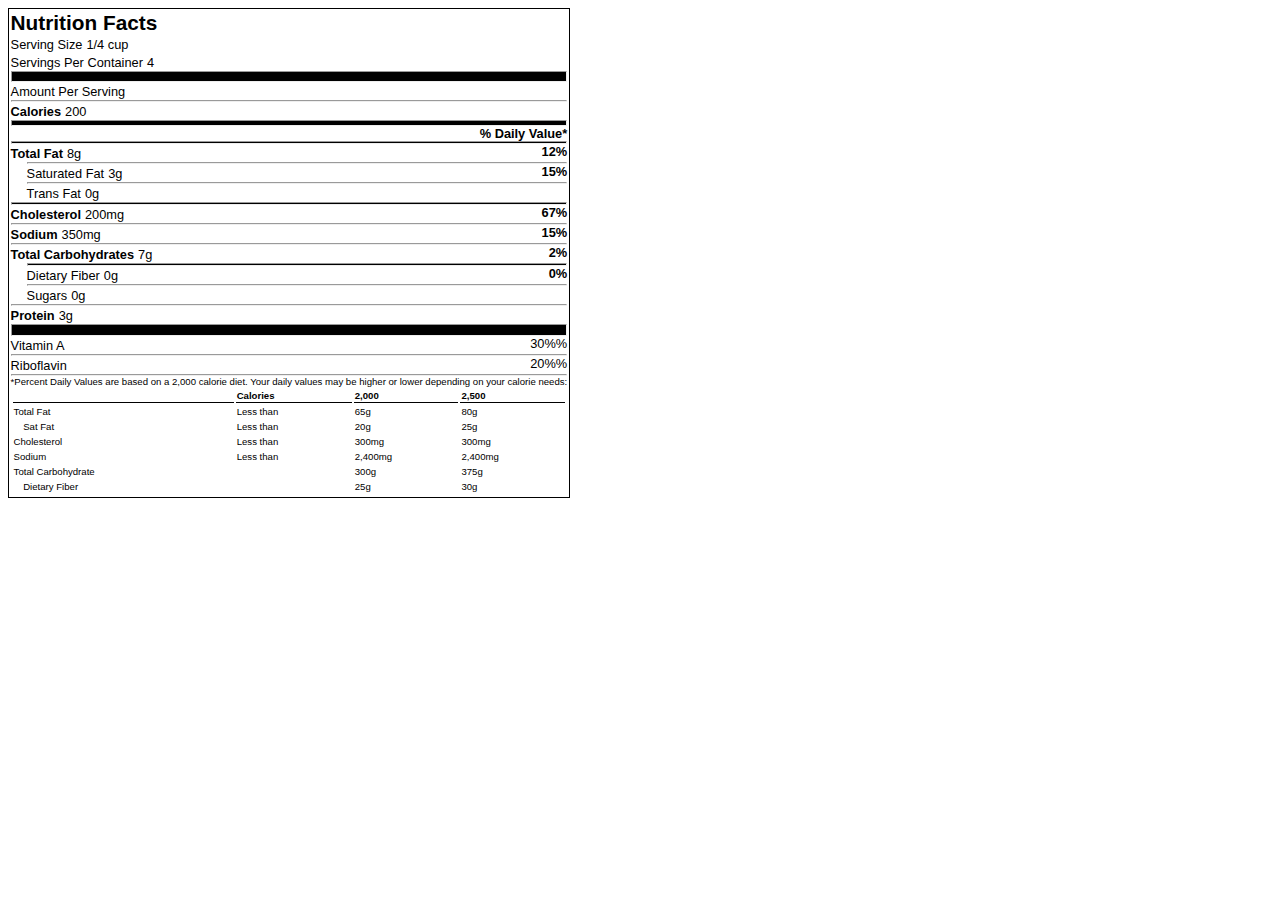
==== nutrition-facts/index.html @ 71a96a95 "Adding nutrition facts folder back" ====
<!doctype html>
<html>
<head>

    <meta charset="utf-8">
    <title>&lt;nutrition-facts&gt;</title>

    <!-- Imports polyfill -->
    <script src="../webcomponentsjs/webcomponents-lite.min.js"></script>

    <!-- Imports custom element -->
    <link rel="import" href="nutrition-facts.html">
    <link rel="import" href="nutrition-vitamin.html">

</head>
<body>
    <nutrition-facts serving-size="1/4 cup" servings="4" calories="200" total-fat="8" saturated-fat="3" trans-fat="0" cholesterol="200" sodium="350" carbohydrates="7" protein="3">
        <nutrition-vitamin name="Vitamin A" percentage="30"></nutrition-vitamin>
        <nutrition-vitamin name="Riboflavin" percentage="20"></nutrition-vitamin>
    </nutrition-facts>
</body>
</html>
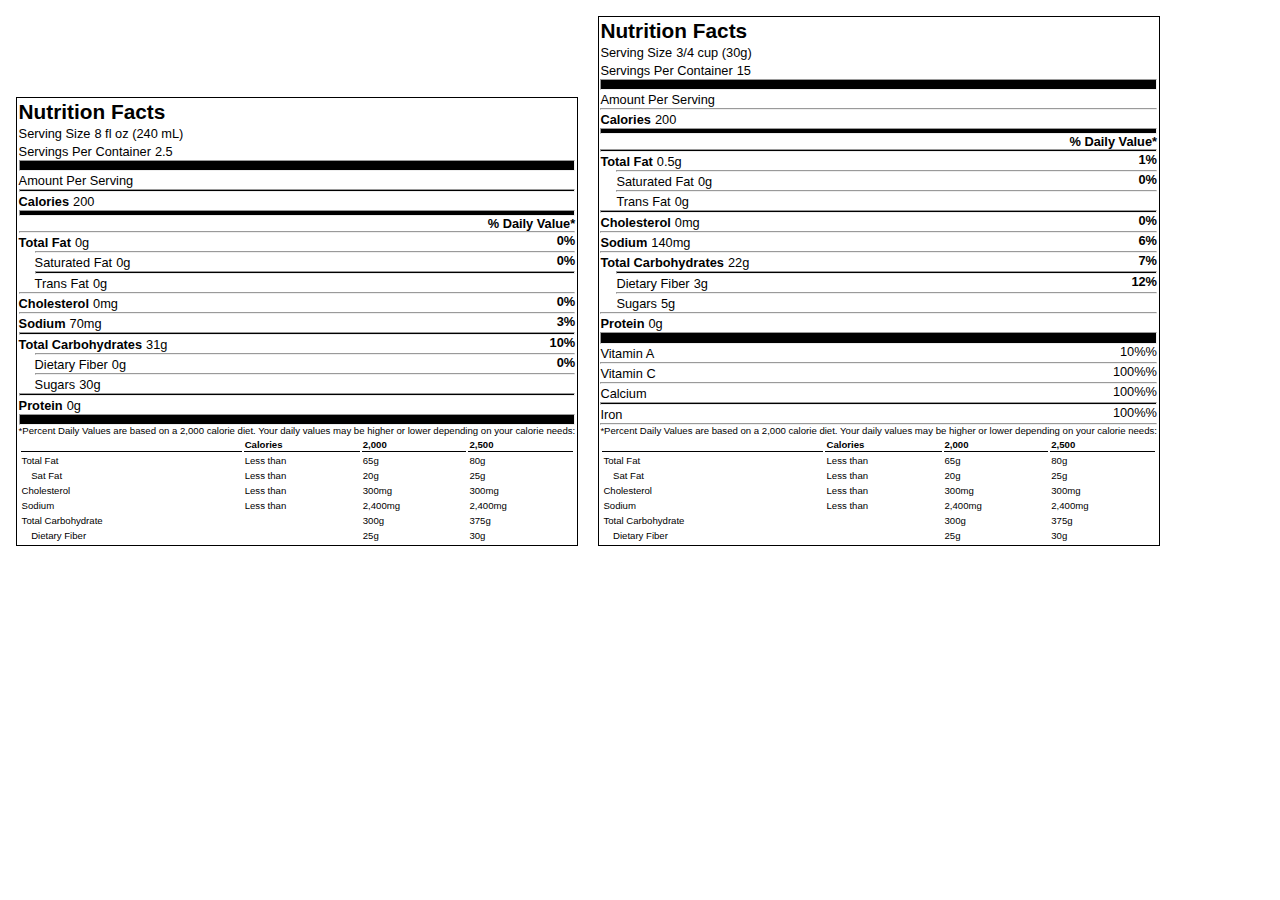
==== commit 5343fbc7: "Updated version" ====
--- a/nutrition-facts/index.html
+++ b/nutrition-facts/index.html
@@ -2,21 +2,35 @@
 <html>
 <head>
 
-    <meta charset="utf-8">
-    <title>&lt;nutrition-facts&gt;</title>
+  <meta charset="utf-8">
+  <meta http-equiv="X-UA-Compatible" content="IE=edge,chrome=1">
+  <meta name="viewport" content="width=device-width, minimum-scale=1.0, initial-scale=1, user-scalable=yes">
+  <title>&lt;nutrition-facts&gt; Demo</title>
 
-    <!-- Imports polyfill -->
-    <script src="../webcomponentsjs/webcomponents-lite.min.js"></script>
+  <script src="../webcomponentsjs/webcomponents-lite.min.js"></script>
 
-    <!-- Imports custom element -->
-    <link rel="import" href="nutrition-facts.html">
-    <link rel="import" href="nutrition-vitamin.html">
+  <link rel="import" href="../nutrition-facts.html">
+  
+  <style type="text/css">
+      nutrition-facts {
+          margin: 0.5em;
+      }
+  </style>
 
 </head>
 <body>
-    <nutrition-facts serving-size="1/4 cup" servings="4" calories="200" total-fat="8" saturated-fat="3" trans-fat="0" cholesterol="200" sodium="350" carbohydrates="7" protein="3">
-        <nutrition-vitamin name="Vitamin A" percentage="30"></nutrition-vitamin>
-        <nutrition-vitamin name="Riboflavin" percentage="20"></nutrition-vitamin>
-    </nutrition-facts>
+<nutrition-facts serving-size="8 fl oz (240 mL)" servings="2.5"
+                 calories="110" total-fat="0" sodium="70" carbohydrates="31" sugars="30">
+</nutrition-facts>
+
+
+
+<nutrition-facts serving-size="3/4 cup (30g)" servings="15"
+                 calories="100" total-fat="0.5" sodium="140" sodium="70" carbohydrates="22" sugars="5" fiber="3">
+  <nutrition-vitamin name="Vitamin A" percentage="10"></nutrition-vitamin>
+  <nutrition-vitamin name="Vitamin C" percentage="100"></nutrition-vitamin>
+  <nutrition-vitamin name="Calcium" percentage="100"></nutrition-vitamin>
+  <nutrition-vitamin name="Iron" percentage="100"></nutrition-vitamin>
+</nutrition-facts>
 </body>
 </html>
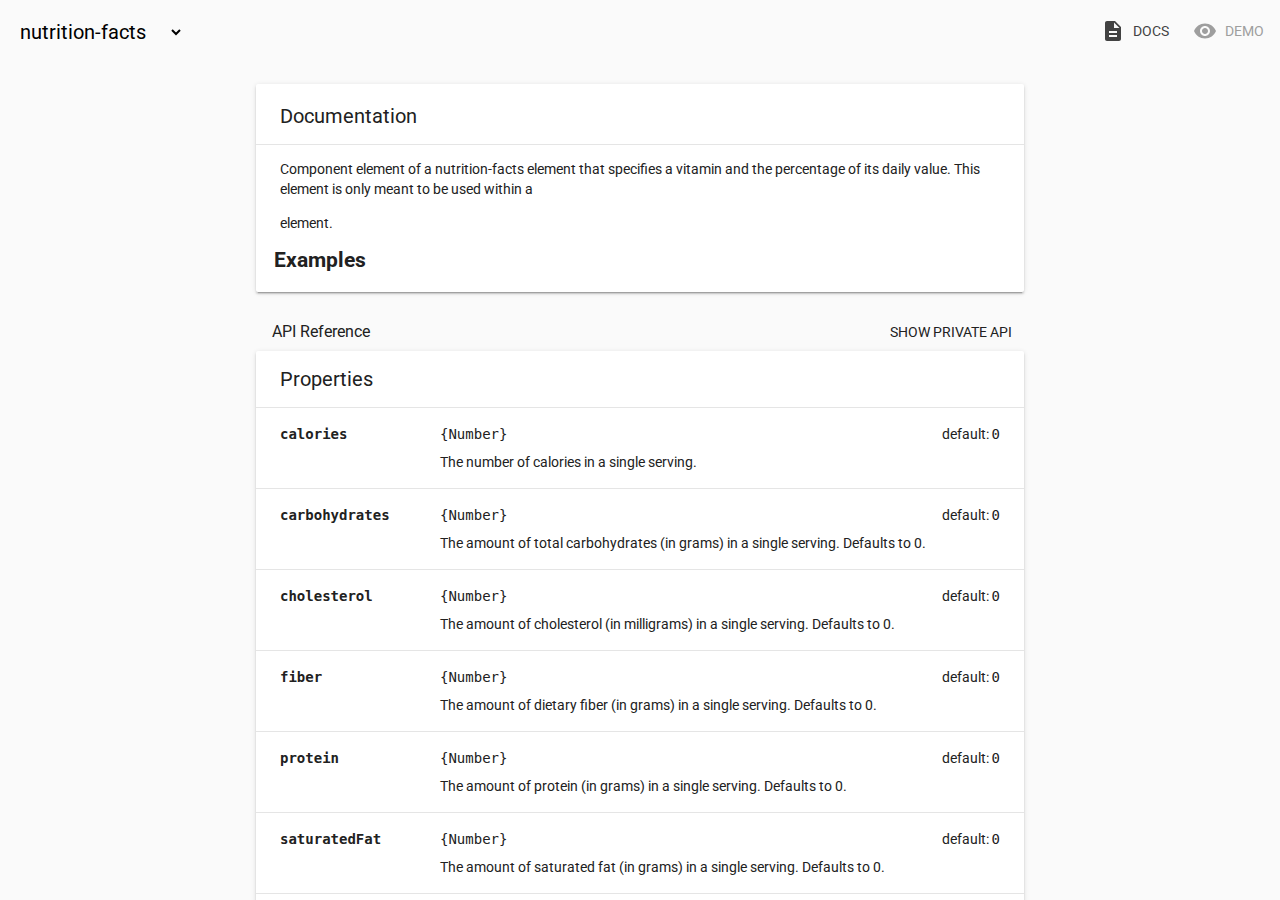
==== commit df4ea572: "Fixing index and adding demo page." ====
--- a/nutrition-facts/index.html
+++ b/nutrition-facts/index.html
@@ -3,34 +3,16 @@
 <head>
 
   <meta charset="utf-8">
-  <meta http-equiv="X-UA-Compatible" content="IE=edge,chrome=1">
-  <meta name="viewport" content="width=device-width, minimum-scale=1.0, initial-scale=1, user-scalable=yes">
-  <title>&lt;nutrition-facts&gt; Demo</title>
+  <meta name="viewport" content="width=device-width, initial-scale=1.0">
 
-  <script src="../webcomponentsjs/webcomponents-lite.min.js"></script>
+  <title>nutrition-facts</title>
 
-  <link rel="import" href="../nutrition-facts.html">
-  
-  <style type="text/css">
-      nutrition-facts {
-          margin: 0.5em;
-      }
-  </style>
+  <script src="../webcomponentsjs/webcomponents-lite.js"></script>
+  <link rel="import" href="../iron-component-page/iron-component-page.html">
 
 </head>
 <body>
-<nutrition-facts serving-size="8 fl oz (240 mL)" servings="2.5"
-                 calories="110" total-fat="0" sodium="70" carbohydrates="31" sugars="30">
-</nutrition-facts>
 
+<iron-component-page></iron-component-page>
 
-
-<nutrition-facts serving-size="3/4 cup (30g)" servings="15"
-                 calories="100" total-fat="0.5" sodium="140" sodium="70" carbohydrates="22" sugars="5" fiber="3">
-  <nutrition-vitamin name="Vitamin A" percentage="10"></nutrition-vitamin>
-  <nutrition-vitamin name="Vitamin C" percentage="100"></nutrition-vitamin>
-  <nutrition-vitamin name="Calcium" percentage="100"></nutrition-vitamin>
-  <nutrition-vitamin name="Iron" percentage="100"></nutrition-vitamin>
-</nutrition-facts>
 </body>
-</html>
